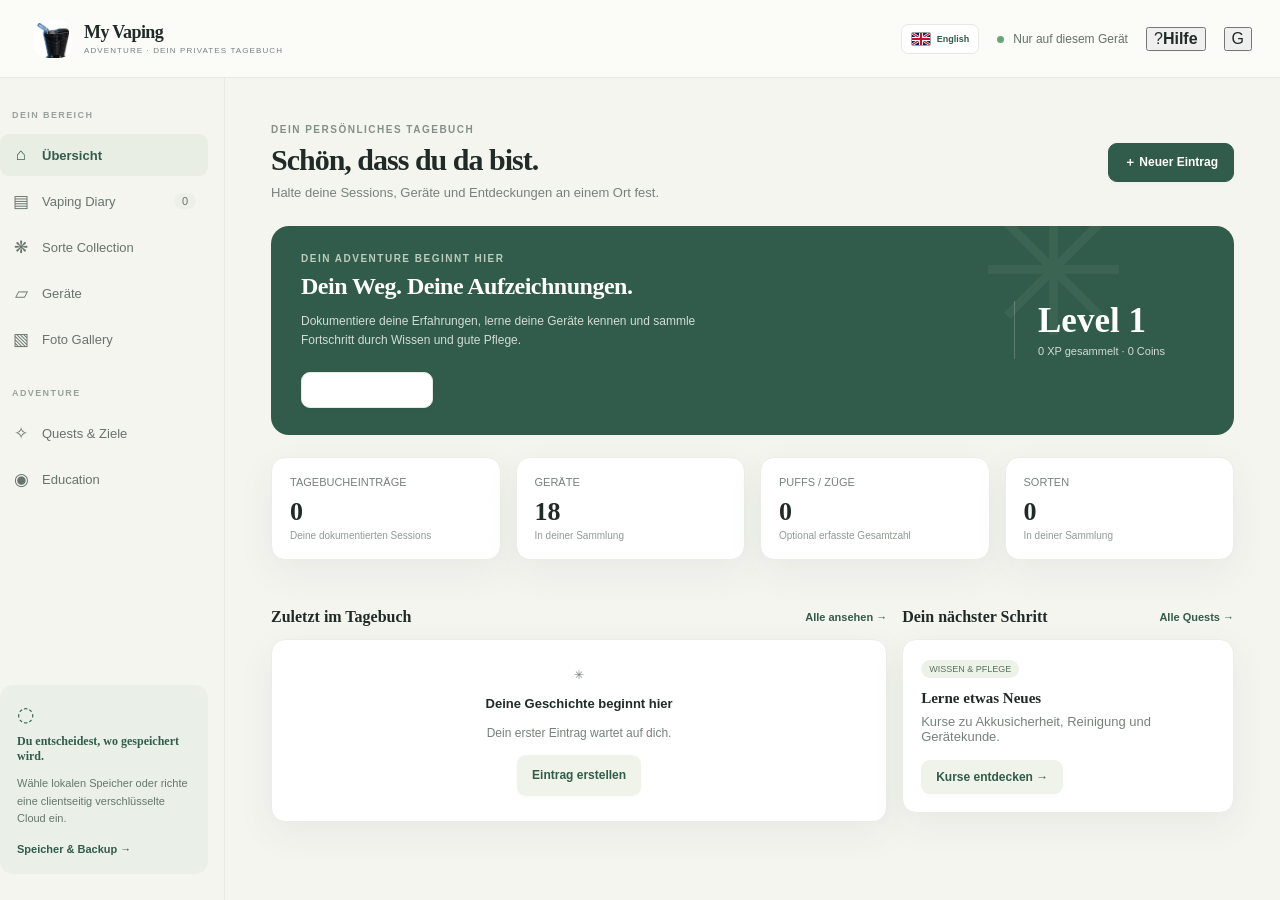
==== index.html @ f931c95f "Alpha 1.3: Profil- und Hilfe-UI einbinden" ====
<!doctype html>
<html lang="de">
<head>
  <meta charset="utf-8"><meta name="viewport" content="width=device-width,initial-scale=1,viewport-fit=cover">
  <meta name="theme-color" content="#f5f4ef"><meta name="description" content="Dein privates Vaping-Tagebuch mit lokalem Speicher und optionaler clientseitig verschlüsselter Cloud.">
  <title>My Vaping Adventure</title><link rel="stylesheet" href="style.css">
</head>
<body>
<header class="topbar"><button class="brand" data-page="home"><span class="mark"><img src="Bilder/logo.png" alt="Vaping Adventure Logo"></span><span><b>My Vaping</b><small>ADVENTURE · DEIN PRIVATES TAGEBUCH</small></span></button><div class="topright"><span class="local" id="storage-status"><i></i> Nur auf diesem Gerät</span><button class="help-trigger" id="open-help" type="button" aria-label="Hilfe-Bibliothek öffnen" title="Hilfe-Bibliothek"><span aria-hidden="true">?</span><b>Hilfe</b></button><div class="profile-wrap"><button class="profile-trigger" id="profile-trigger" type="button" aria-label="Profilmenü öffnen" aria-expanded="false"><span id="profile-initial">G</span></button><div class="profile-menu" id="profile-menu" hidden></div></div></div></header>
<div class="shell"><aside class="sidebar"><div class="nav-label">DEIN BEREICH</div><button class="nav active" data-page="home"><span>⌂</span> Übersicht</button><button class="nav" data-page="diary"><span>▤</span> Vaping Diary <em id="diary-count">0</em></button><button class="nav" data-page="strains"><span>❋</span> Strain Collection</button><button class="nav" data-page="devices"><span>▱</span> Geräte</button><button class="nav" data-page="gallery"><span>▧</span> Photo Gallery</button><div class="nav-label space">ADVENTURE</div><button class="nav" data-page="quests"><span>✧</span> Quests & Ziele</button><button class="nav" data-page="learn"><span>◉</span> Education</button><div class="sidebar-note"><span>◌</span><b>Du entscheidest, wo gespeichert wird.</b><p>Wähle lokalen Speicher oder richte eine clientseitig verschlüsselte Cloud ein.</p><button class="text-btn" data-page="backup">Speicher & Backup →</button></div></aside>
<main id="view"></main></div>
<nav class="mobile-nav"><button class="active" data-page="home">⌂<small>Home</small></button><button data-page="diary">▤<small>Tagebuch</small></button><button data-page="strains">❋<small>Sorten</small></button><button data-page="quests">✧<small>Quests</small></button><button data-page="more">•••<small>Mehr</small></button></nav>
<div id="modal-root"></div><input id="file-input" type="file" accept="image/*" hidden><script src="cloud-config.js"></script><script src="i18n.js?v=20261120-15"></script><script src="app.js?v=alpha13-20261120-1"></script><script src="help.js?v=20261120-1"></script>
</body></html>
---- style.css ----
:root{--ink:#202b28;--muted:#77817b;--line:#e8e9e3;--paper:#fff;--bg:#f5f5f0;--green:#315b4a;--lime:#d4e7ba;--orange:#ed9d6c;--blue:#dce9e2;--shadow:0 12px 36px #263b3010}*{box-sizing:border-box}body{margin:0;background:var(--bg);color:var(--ink);font-family:'DM Sans',sans-serif}button,input,select,textarea{font:inherit}button{cursor:pointer;color:inherit}.topbar{height:78px;padding:0 max(28px,calc((100vw - 1380px)/2));display:flex;align-items:center;justify-content:space-between;background:#fbfbf8;border-bottom:1px solid var(--line);position:sticky;top:0;z-index:4}.brand{display:flex;align-items:center;gap:12px;border:0;background:transparent;text-align:left}.brand b{font:800 18px Manrope;letter-spacing:-.6px}.brand small{display:block;font-size:8px;letter-spacing:1.1px;color:var(--muted);margin-top:3px}.mark{width:38px;height:38px;border-radius:13px;background:#fff;color:#fff;display:grid;place-items:center;font-size:23px}.topright{display:flex;align-items:center;gap:18px}.local{font-size:12px;color:#657169;max-width:260px;overflow:hidden;text-overflow:ellipsis;white-space:nowrap}.local i{display:inline-block;width:7px;height:7px;background:#69a579;border-radius:50%;margin-right:6px}.avatar{width:34px;height:34px;border-radius:50%;display:grid;place-items:center;background:#e7eadf;font-weight:700}.shell{max-width:1380px;margin:auto;display:grid;grid-template-columns:225px 1fr;min-height:calc(100vh - 78px)}.sidebar{padding:32px 16px 26px 0;border-right:1px solid var(--line);display:flex;flex-direction:column}.nav-label{font-size:9px;color:#9aa19b;letter-spacing:1.4px;font-weight:700;padding:0 12px 12px}.nav{height:42px;border:0;background:transparent;text-align:left;padding:0 12px;border-radius:9px;color:#68736c;font-size:13px;margin:2px 0;display:flex;align-items:center;gap:12px}.nav span{font-size:17px;width:18px;text-align:center}.nav em{margin-left:auto;font-style:normal;font-size:11px;background:#edf0e9;border-radius:12px;padding:2px 8px}.nav.active{color:var(--green);background:#e9eee5;font-weight:700}.space{margin-top:26px}.sidebar-note{margin:auto 0 0;background:#eaf0e8;padding:17px;border-radius:13px;color:var(--green)}.sidebar-note>span{font-size:20px}.sidebar-note b{display:block;font:700 12px Manrope;margin-top:8px}.sidebar-note p{font-size:11px;line-height:1.6;color:#66766b}.text-btn{border:0;background:none;color:var(--green);padding:0;font-weight:700;font-size:11px}.main{padding:38px 46px 70px;max-width:1150px;width:100%;margin:auto}.eyebrow{font-size:10px;color:#829087;letter-spacing:1.5px;font-weight:700}.heading{font:700 30px Manrope;letter-spacing:-1px;margin:8px 0}.subheading{color:var(--muted);font-size:13px;margin:0}.row{display:flex;align-items:center;justify-content:space-between;gap:14px}.btn{border:1px solid var(--line);background:#fff;border-radius:9px;padding:10px 15px;font-size:12px;font-weight:700;box-shadow:0 2px 5px #00000005}.btn.primary{background:var(--green);color:#fff;border-color:var(--green)}.btn.soft{background:#eff3e9;color:var(--green);border:0}.btn.small{padding:7px 10px;font-size:11px}.hero{background:var(--green);color:#fff;border-radius:18px;padding:27px 30px;display:grid;grid-template-columns:1fr 190px;gap:20px;margin:26px 0 22px;overflow:hidden;position:relative}.hero:after{content:'✳';font-size:180px;color:#ffffff0e;position:absolute;right:105px;top:-58px}.hero .eyebrow{color:#bdcdbb}.hero h2{font:700 24px Manrope;letter-spacing:-.5px;margin:9px 0}.hero p{color:#d3ddd4;font-size:12px;max-width:450px;line-height:1.6}.hero .btn{position:relative;z-index:1;margin-top:9px}.hero-stat{border-left:1px solid #ffffff35;padding-left:23px;align-self:center;z-index:1}.hero-stat strong{font:700 35px Manrope;display:block}.hero-stat small{color:#d3ddd4;font-size:11px}.grid{display:grid;gap:15px}.stats{grid-template-columns:repeat(4,1fr);margin-bottom:22px}.card{background:var(--paper);border:1px solid #ebede7;border-radius:14px;padding:18px;box-shadow:var(--shadow)}.stat-label{font-size:11px;color:var(--muted)}.stat-value{font:700 26px Manrope;margin:9px 0 3px}.stat-caption{font-size:10px;color:#929a93}.section-head{margin:26px 0 13px}.section-head h3{font:700 16px Manrope;margin:0}.section-head a{font-size:11px;color:var(--green);font-weight:700;cursor:pointer}.split{grid-template-columns:1.3fr .7fr}.empty{padding:25px;text-align:center;color:var(--muted);font-size:12px;line-height:1.7}.empty b{display:block;color:var(--ink);font-size:13px;margin:8px}.list{display:grid;gap:9px}.item{border:1px solid var(--line);border-radius:11px;padding:13px;display:flex;align-items:center;gap:12px;background:white}.item-icon{height:38px;width:38px;flex:none;border-radius:10px;background:#edf2e9;display:grid;place-items:center;font-size:18px}.item-content{min-width:0;flex:1}.item-content b{font-size:12px}.item-content small{display:block;color:var(--muted);font-size:10px;margin-top:4px}.item-actions{display:flex;gap:5px}.pill{display:inline-block;font-size:9px;background:#edf2e9;color:#577061;border-radius:20px;padding:4px 8px}.toolbar{display:flex;gap:8px;flex-wrap:wrap;margin:22px 0}.field{border:1px solid #e2e5dd;background:#fff;border-radius:8px;padding:10px 11px;font-size:12px;color:var(--ink);min-width:0;outline:none}.field:focus{border-color:#8aa591;box-shadow:0 0 0 3px #e8eee8}.toolbar .field{flex:1;min-width:145px}.cards2{grid-template-columns:repeat(2,1fr)}.cards3{grid-template-columns:repeat(3,1fr)}.formgrid{display:grid;grid-template-columns:1fr 1fr;gap:12px}.formrow{display:flex;flex-direction:column;gap:6px}.formrow.full{grid-column:1/-1}.formrow label{font-size:10px;font-weight:700;color:#66726a}.formrow .field{width:100%}textarea.field{min-height:78px;resize:vertical}.modal-backdrop{position:fixed;inset:0;background:#15231db0;z-index:10;display:grid;place-items:center;padding:18px}.modal{width:min(520px,100%);max-height:90vh;overflow:auto;background:#fff;border-radius:16px;padding:23px;box-shadow:0 25px 80px #0004}.modal h2{font:700 20px Manrope;margin:0 0 18px}.modal-foot{display:flex;justify-content:flex-end;gap:8px;margin-top:18px}.photo{height:148px;background:#edf1e8;border-radius:11px;display:grid;place-items:center;overflow:hidden;color:#88978c;font-size:35px}.photo img{width:100%;height:100%;object-fit:cover}.progress{height:7px;background:#edf0e9;border-radius:8px;overflow:hidden}.progress i{height:100%;display:block;background:#78a17a;border-radius:8px}.course{min-height:190px;display:flex;flex-direction:column}.course .btn{margin-top:auto;align-self:flex-start}.toast{position:fixed;bottom:80px;left:50%;transform:translateX(-50%);z-index:20;background:#243c31;color:white;padding:11px 17px;border-radius:10px;font-size:12px;box-shadow:var(--shadow)}.mobile-nav{display:none}.muted{color:var(--muted)}.inline-actions{display:flex;gap:7px}.tagline{font-size:10px;color:var(--muted);margin-top:5px}
@media(max-width:900px){.shell{grid-template-columns:190px 1fr}.main{padding:30px 25px}.stats{grid-template-columns:repeat(2,1fr)}.cards3{grid-template-columns:repeat(2,1fr)}}
@media(max-width:650px){.topbar{height:64px;padding:0 17px}.brand b{font-size:16px}.brand small{font-size:7px}.mark{width:34px;height:34px}.local{font-size:10px;max-width:38vw}.local i{width:8px;height:8px}.topright{gap:10px}.shell{display:block;min-height:calc(100vh - 122px)}.sidebar{display:none}.main{padding:25px 17px 35px}.heading{font-size:26px}.hero{grid-template-columns:1fr;padding:23px 20px;margin:21px 0}.hero-stat{border:0;border-top:1px solid #ffffff35;padding:13px 0 0;display:flex;align-items:baseline;gap:10px}.hero-stat strong{font-size:25px}.hero:after{right:0;top:0}.stats{gap:9px}.stats .card{padding:13px}.stat-value{font-size:23px}.split,.cards2,.cards3{grid-template-columns:1fr}.mobile-nav{display:flex;position:fixed;bottom:0;left:0;right:0;z-index:5;height:64px;padding:5px 8px calc(5px + env(safe-area-inset-bottom));background:#fffffff2;border-top:1px solid var(--line);justify-content:space-around;backdrop-filter:blur(12px)}.mobile-nav button{border:0;background:none;color:#7b877f;display:flex;flex-direction:column;align-items:center;justify-content:center;gap:2px;min-width:50px;font-size:18px}.mobile-nav button small{font-size:9px}.mobile-nav button.active{color:var(--green)}.toolbar{margin:17px 0}.toolbar .field{min-width:calc(50% - 5px);flex:1}.toolbar input[type=search]{min-width:100%}.row.mobile-stack{align-items:flex-start;flex-direction:column}.section-head{margin-top:23px}.item{padding:11px}.item-actions .btn{padding:6px 8px}.formgrid{grid-template-columns:1fr}.formrow.full{grid-column:auto}}


/* Vaping Adventure Logo im bisherigen Stern-Kasten */
.mark {
  overflow: hidden;
  flex: 0 0 38px;
}
.mark img {
  display: block;
  width: 100%;
  height: 100%;
  object-fit: contain;
  padding: 3px;
}
@media(max-width:650px) {
  .mark { flex-basis: 34px; }
}


/* Deutsch-Englisch-Sprachumschalter */
.language-switch{display:inline-flex;align-items:center;justify-content:center;gap:6px;min-height:30px;min-width:78px;padding:5px 8px;border:1px solid var(--line);border-radius:7px;background:#fff;color:var(--green);font-size:9px;font-weight:700;white-space:nowrap}
.language-switch:hover{background:#edf2e9}
.language-flag{display:inline-block;width:20px;height:14px;min-width:20px;object-fit:cover;border:1px solid #9aa59b;border-radius:2px;flex:0 0 20px;visibility:visible;opacity:1}
@media(max-width:650px){.language-switch{min-height:28px;min-width:72px;padding:4px 6px;font-size:8px;gap:5px}.language-flag{width:18px;height:12px;min-width:18px;flex-basis:18px}.topright{gap:7px}}
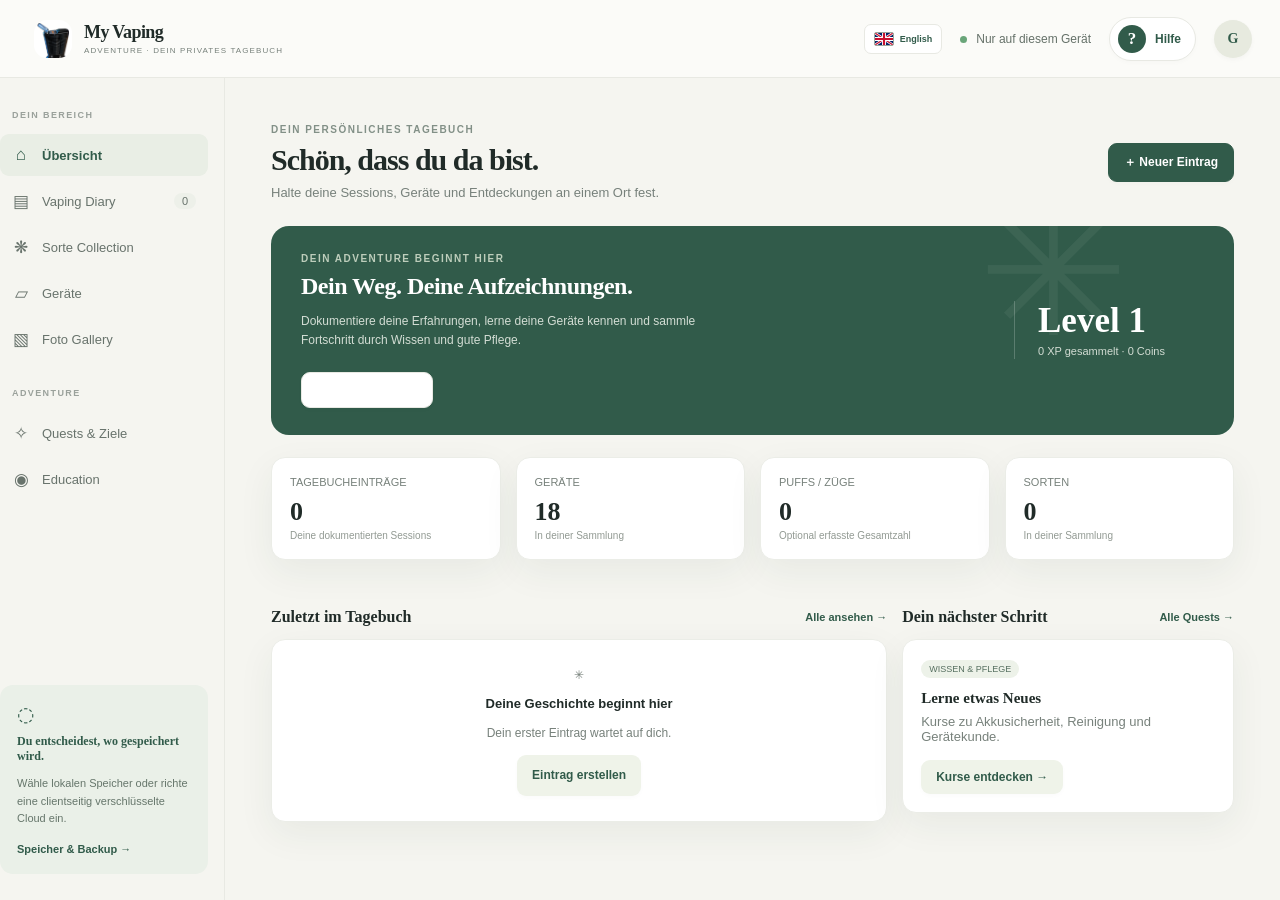
==== commit c60a4cd2: "Refresh Alpha app cache after profile menu fix" ====
--- a/index.html
+++ b/index.html
@@ -10,5 +10,5 @@
 <div class="shell"><aside class="sidebar"><div class="nav-label">DEIN BEREICH</div><button class="nav active" data-page="home"><span>⌂</span> Übersicht</button><button class="nav" data-page="diary"><span>▤</span> Vaping Diary <em id="diary-count">0</em></button><button class="nav" data-page="strains"><span>❋</span> Strain Collection</button><button class="nav" data-page="devices"><span>▱</span> Geräte</button><button class="nav" data-page="gallery"><span>▧</span> Photo Gallery</button><div class="nav-label space">ADVENTURE</div><button class="nav" data-page="quests"><span>✧</span> Quests & Ziele</button><button class="nav" data-page="learn"><span>◉</span> Education</button><div class="sidebar-note"><span>◌</span><b>Du entscheidest, wo gespeichert wird.</b><p>Wähle lokalen Speicher oder richte eine clientseitig verschlüsselte Cloud ein.</p><button class="text-btn" data-page="backup">Speicher & Backup →</button></div></aside>
 <main id="view"></main></div>
 <nav class="mobile-nav"><button class="active" data-page="home">⌂<small>Home</small></button><button data-page="diary">▤<small>Tagebuch</small></button><button data-page="strains">❋<small>Sorten</small></button><button data-page="quests">✧<small>Quests</small></button><button data-page="more">•••<small>Mehr</small></button></nav>
-<div id="modal-root"></div><input id="file-input" type="file" accept="image/*" hidden><script src="cloud-config.js"></script><script src="i18n.js?v=20261120-15"></script><script src="app.js?v=alpha13-20261120-1"></script><script src="help.js?v=20261120-1"></script>
+<div id="modal-root"></div><input id="file-input" type="file" accept="image/*" hidden><script src="cloud-config.js"></script><script src="i18n.js?v=20261120-15"></script><script src="app.js?v=alpha13-20261120-4"></script><script src="help.js?v=20261120-1"></script>
 </body></html>
--- a/style.css
+++ b/style.css
@@ -25,3 +25,97 @@
 .language-switch:hover{background:#edf2e9}
 .language-flag{display:inline-block;width:20px;height:14px;min-width:20px;object-fit:cover;border:1px solid #9aa59b;border-radius:2px;flex:0 0 20px;visibility:visible;opacity:1}
 @media(max-width:650px){.language-switch{min-height:28px;min-width:72px;padding:4px 6px;font-size:8px;gap:5px}.language-flag{width:18px;height:12px;min-width:18px;flex-basis:18px}.topright{gap:7px}}
+
+
+/* Gerätebilder bleiben innerhalb der Karten und werden vollständig angezeigt */
+.device-photo{height:150px;min-height:150px;width:100%;}
+.device-photo img{width:100%;height:100%;max-width:100%;max-height:100%;object-fit:contain;padding:10px;display:block;}
+
+/* Verbesserte Navigation und Darstellung auf kleinen iPhones */
+.more-grid{margin-top:22px}
+.more-link{appearance:none;text-align:left;display:flex;flex-direction:column;align-items:flex-start;gap:8px;min-height:150px}
+.more-link b{font:700 16px Manrope}
+.more-link small{font-size:11px;line-height:1.5;color:var(--muted)}
+.more-icon{width:38px;height:38px;border-radius:11px;background:#edf2e9;color:var(--green);display:grid;place-items:center;font-size:21px}
+.more-arrow{margin-top:auto;color:var(--green);font-size:11px;font-weight:700}
+@media(max-width:650px){
+  .hero{min-height:0;gap:12px;padding:20px 18px}
+  .hero:after{display:none}
+  .hero h2{font-size:21px;line-height:1.25}
+  .hero p{font-size:12px;margin-bottom:8px}
+  .more-grid{grid-template-columns:1fr 1fr;gap:10px}
+  .more-link{min-height:145px;padding:14px}
+}
+@media(max-width:380px){
+  .more-grid{grid-template-columns:1fr}
+}
+
+
+/* DHV-Unterstützung am Seitenende */
+.support-footer{margin:42px auto 8px;padding:24px 12px 10px;border-top:1px solid var(--line);text-align:center;}
+.support-footer p{margin:0 0 13px;color:var(--muted);font-size:12px;font-weight:700;}
+.support-footer img{display:block;width:min(230px,72vw);height:auto;max-height:100px;object-fit:contain;margin:0 auto;}
+
+
+/* Hilfe-Bibliothek oben rechts */
+.help-trigger{display:inline-flex;align-items:center;gap:9px;border:1px solid var(--line);background:#fff;border-radius:999px;padding:7px 14px 7px 8px;color:var(--green);font-size:12px;font-weight:700;box-shadow:0 2px 5px #00000005}
+.help-trigger span{width:28px;height:28px;border-radius:50%;display:grid;place-items:center;background:var(--green);color:#fff;font:800 17px Manrope}
+.help-trigger:hover{background:#eff3e9}
+.help-library{width:min(680px,100%)}
+.help-library .help-intro{color:var(--muted);font-size:13px;line-height:1.6;margin:-8px 0 17px}
+.help-search{width:100%;margin-bottom:14px}
+.help-list{display:grid;grid-template-columns:1fr 1fr;gap:10px}
+.help-topic{border:1px solid var(--line);border-radius:11px;padding:13px;background:#fff}
+.help-topic h3{font:700 13px Manrope;margin:0 0 6px;color:var(--green)}
+.help-topic p{font-size:11px;line-height:1.55;color:var(--muted);margin:0}
+.help-topic[hidden]{display:none}
+@media(max-width:650px){.help-trigger{padding:6px 11px 6px 7px}.help-trigger span{width:30px;height:30px}.help-list{grid-template-columns:1fr}.help-library{padding:18px}.help-library .modal-foot{flex-wrap:wrap}}
+
+
+/* Profilanzeige oben rechts */
+.profile-wrap{position:relative}
+.profile-trigger{width:38px;height:38px;border:0;border-radius:50%;display:grid;place-items:center;background:#e7eadf;color:var(--green);font:800 14px Manrope;box-shadow:0 2px 5px #00000008}
+.profile-trigger:hover,.profile-trigger[aria-expanded="true"]{background:#dce8d9;outline:2px solid #c8d9c8}
+.profile-menu{position:absolute;right:0;top:calc(100% + 12px);width:min(290px,calc(100vw - 30px));z-index:12;background:#fff;border:1px solid var(--line);border-radius:14px;padding:17px;box-shadow:0 16px 45px #263b3026}
+.profile-menu[hidden]{display:none}
+.profile-menu .profile-title{font:700 14px Manrope;margin:0 0 12px}
+.profile-menu .profile-name{font-weight:700;font-size:13px;overflow-wrap:anywhere}
+.profile-menu .profile-email{font-size:11px;color:var(--muted);margin-top:4px;overflow-wrap:anywhere}
+.profile-menu .profile-state{display:flex;align-items:center;gap:7px;margin:13px 0;padding:10px;border-radius:9px;background:#eff3e9;color:var(--green);font-size:11px}
+.profile-menu .profile-state i{width:7px;height:7px;border-radius:50%;background:#69a579;flex:none}
+.profile-menu .profile-actions{display:grid;gap:7px}
+.profile-menu .profile-actions button{width:100%;text-align:left}
+@media(max-width:650px){.profile-trigger{width:36px;height:36px}.topright{gap:8px}.local{max-width:31vw;font-size:9px}}
+
+/* Photo Gallery: einheitliche Vorschaubilder und responsive Großbildansicht */
+.gallery-grid{grid-template-columns:repeat(auto-fill,minmax(min(100%,190px),1fr));align-items:start}
+.gallery-card{min-width:0;padding:12px;overflow:hidden}
+.gallery-thumb{display:block;width:100%;aspect-ratio:4/3;padding:0;border:0;border-radius:9px;overflow:hidden;background:#edf1e8;cursor:zoom-in}
+.gallery-thumb img{display:block;width:100%;height:100%;object-fit:contain}
+.gallery-thumb:focus-visible,.gallery-lightbox button:focus-visible{outline:3px solid #a9c99d;outline-offset:3px}
+.gallery-meta{align-items:center;gap:8px;margin-top:11px}
+.gallery-caption{min-width:0;overflow-wrap:anywhere}
+.gallery-caption b{font-size:12px}
+.gallery-lightbox{position:fixed;inset:0;z-index:30;display:grid;place-items:center;padding:16px;background:rgba(8,15,12,.94);backdrop-filter:blur(8px)}
+.gallery-lightbox-panel{display:flex;flex-direction:column;width:min(1200px,100%);height:min(900px,calc(100dvh - 32px));min-height:0;color:#fff}
+.gallery-lightbox-top,.gallery-lightbox-bottom{display:flex;align-items:center;justify-content:space-between;gap:14px;padding:10px 4px;font-size:13px}
+.gallery-lightbox-top span{font-weight:700;overflow:hidden;text-overflow:ellipsis;white-space:nowrap}
+.gallery-lightbox-bottom{color:#cbd4ce;font-size:11px}
+.gallery-lightbox-close{width:42px;height:42px;flex:none;border:1px solid #ffffff45;border-radius:50%;background:#ffffff16;color:#fff;font-size:29px;line-height:1}
+.gallery-lightbox-stage{display:grid;grid-template-columns:54px minmax(0,1fr) 54px;align-items:center;gap:12px;flex:1;min-height:0}
+.gallery-lightbox-stage img{display:block;width:100%;height:100%;min-height:0;object-fit:contain}
+.gallery-lightbox-nav{width:48px;height:58px;border:1px solid #ffffff45;border-radius:13px;background:#ffffff16;color:#fff;font-size:35px;line-height:1}
+.gallery-lightbox-nav:hover,.gallery-lightbox-close:hover{background:#ffffff30}
+@media(max-width:650px){
+ .gallery-grid{grid-template-columns:repeat(2,minmax(0,1fr));gap:10px}
+ .gallery-card{padding:9px}
+ .gallery-lightbox{padding:8px}
+ .gallery-lightbox-panel{height:calc(100dvh - 16px)}
+ .gallery-lightbox-stage{grid-template-columns:38px minmax(0,1fr) 38px;gap:5px}
+ .gallery-lightbox-nav{width:36px;height:48px;font-size:27px;border-radius:10px}
+ .gallery-lightbox-top,.gallery-lightbox-bottom{padding:8px 2px;font-size:11px}
+ .gallery-lightbox-close{width:38px;height:38px}
+}
+@media(max-width:360px){.gallery-grid{grid-template-columns:1fr}}
+
+
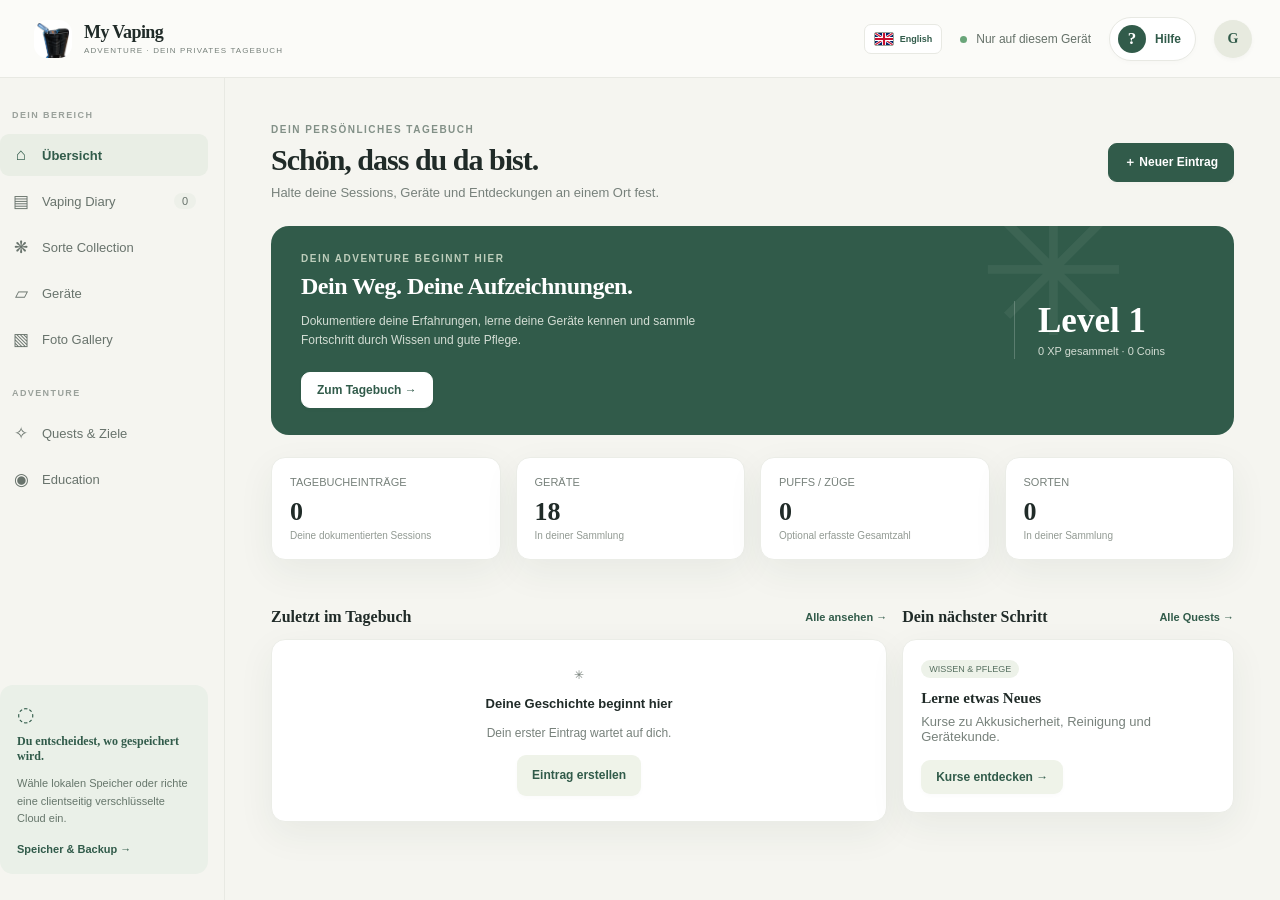
==== commit 7d820508: "Refresh Alpha 1.3 app cache version" ====
--- a/index.html
+++ b/index.html
@@ -10,5 +10,5 @@
 <div class="shell"><aside class="sidebar"><div class="nav-label">DEIN BEREICH</div><button class="nav active" data-page="home"><span>⌂</span> Übersicht</button><button class="nav" data-page="diary"><span>▤</span> Vaping Diary <em id="diary-count">0</em></button><button class="nav" data-page="strains"><span>❋</span> Strain Collection</button><button class="nav" data-page="devices"><span>▱</span> Geräte</button><button class="nav" data-page="gallery"><span>▧</span> Photo Gallery</button><div class="nav-label space">ADVENTURE</div><button class="nav" data-page="quests"><span>✧</span> Quests & Ziele</button><button class="nav" data-page="learn"><span>◉</span> Education</button><div class="sidebar-note"><span>◌</span><b>Du entscheidest, wo gespeichert wird.</b><p>Wähle lokalen Speicher oder richte eine clientseitig verschlüsselte Cloud ein.</p><button class="text-btn" data-page="backup">Speicher & Backup →</button></div></aside>
 <main id="view"></main></div>
 <nav class="mobile-nav"><button class="active" data-page="home">⌂<small>Home</small></button><button data-page="diary">▤<small>Tagebuch</small></button><button data-page="strains">❋<small>Sorten</small></button><button data-page="quests">✧<small>Quests</small></button><button data-page="more">•••<small>Mehr</small></button></nav>
-<div id="modal-root"></div><input id="file-input" type="file" accept="image/*" hidden><script src="cloud-config.js"></script><script src="i18n.js?v=20261120-15"></script><script src="app.js?v=alpha13-20261120-4"></script><script src="help.js?v=20261120-1"></script>
+<div id="modal-root"></div><input id="file-input" type="file" accept="image/*" hidden><script src="cloud-config.js"></script><script src="i18n.js?v=20261120-15"></script><script src="app.js?v=alpha13-20261120-6"></script><script src="help.js?v=20261120-1"></script>
 </body></html>
--- a/style.css
+++ b/style.css
@@ -119,3 +119,8 @@
 @media(max-width:360px){.gallery-grid{grid-template-columns:1fr}}
 
 
+
+
+/* Improve contrast of the overview hero button */
+.hero .btn{color:var(--green);background:#fff;border-color:#fff;font-weight:800}
+.hero .btn:hover{background:#edf3e9;border-color:#edf3e9}
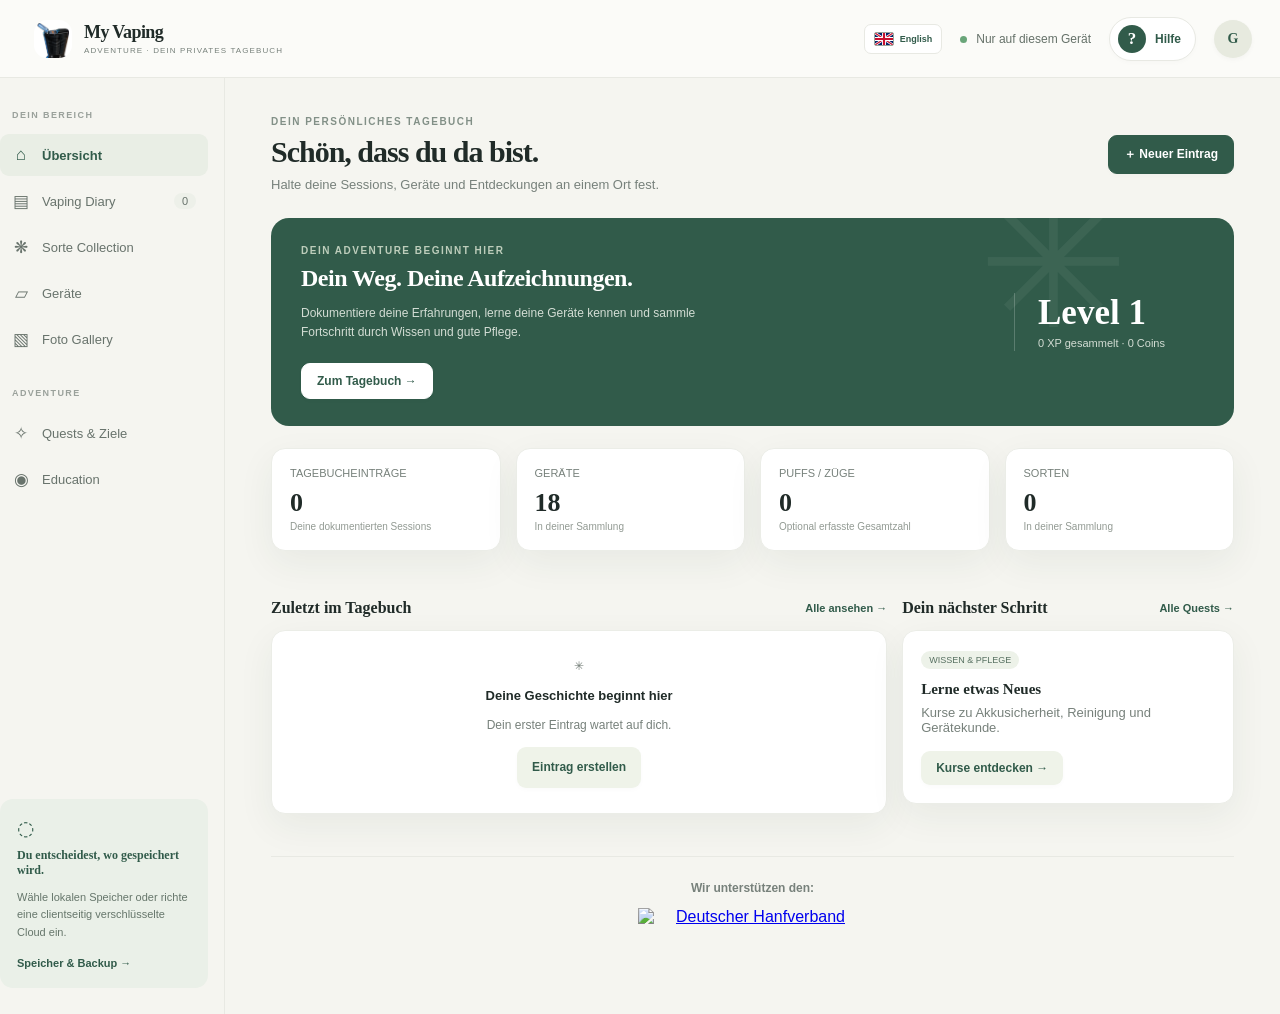
==== commit 6027519a: "Refresh Alpha preview script cache after feature parity update" ====
--- a/index.html
+++ b/index.html
@@ -10,5 +10,5 @@
 <div class="shell"><aside class="sidebar"><div class="nav-label">DEIN BEREICH</div><button class="nav active" data-page="home"><span>⌂</span> Übersicht</button><button class="nav" data-page="diary"><span>▤</span> Vaping Diary <em id="diary-count">0</em></button><button class="nav" data-page="strains"><span>❋</span> Strain Collection</button><button class="nav" data-page="devices"><span>▱</span> Geräte</button><button class="nav" data-page="gallery"><span>▧</span> Photo Gallery</button><div class="nav-label space">ADVENTURE</div><button class="nav" data-page="quests"><span>✧</span> Quests & Ziele</button><button class="nav" data-page="learn"><span>◉</span> Education</button><div class="sidebar-note"><span>◌</span><b>Du entscheidest, wo gespeichert wird.</b><p>Wähle lokalen Speicher oder richte eine clientseitig verschlüsselte Cloud ein.</p><button class="text-btn" data-page="backup">Speicher & Backup →</button></div></aside>
 <main id="view"></main></div>
 <nav class="mobile-nav"><button class="active" data-page="home">⌂<small>Home</small></button><button data-page="diary">▤<small>Tagebuch</small></button><button data-page="strains">❋<small>Sorten</small></button><button data-page="quests">✧<small>Quests</small></button><button data-page="more">•••<small>Mehr</small></button></nav>
-<div id="modal-root"></div><input id="file-input" type="file" accept="image/*" hidden><script src="cloud-config.js"></script><script src="i18n.js?v=20261120-15"></script><script src="app.js?v=alpha13-20261120-6"></script><script src="help.js?v=20261120-1"></script>
+<div id="modal-root"></div><input id="file-input" type="file" accept="image/*" hidden><script src="cloud-config.js"></script><script src="i18n.js?v=20261120-15"></script><script src="app.js?v=alpha13-20261120-7"></script><script src="help.js?v=20261120-1"></script>
 </body></html>
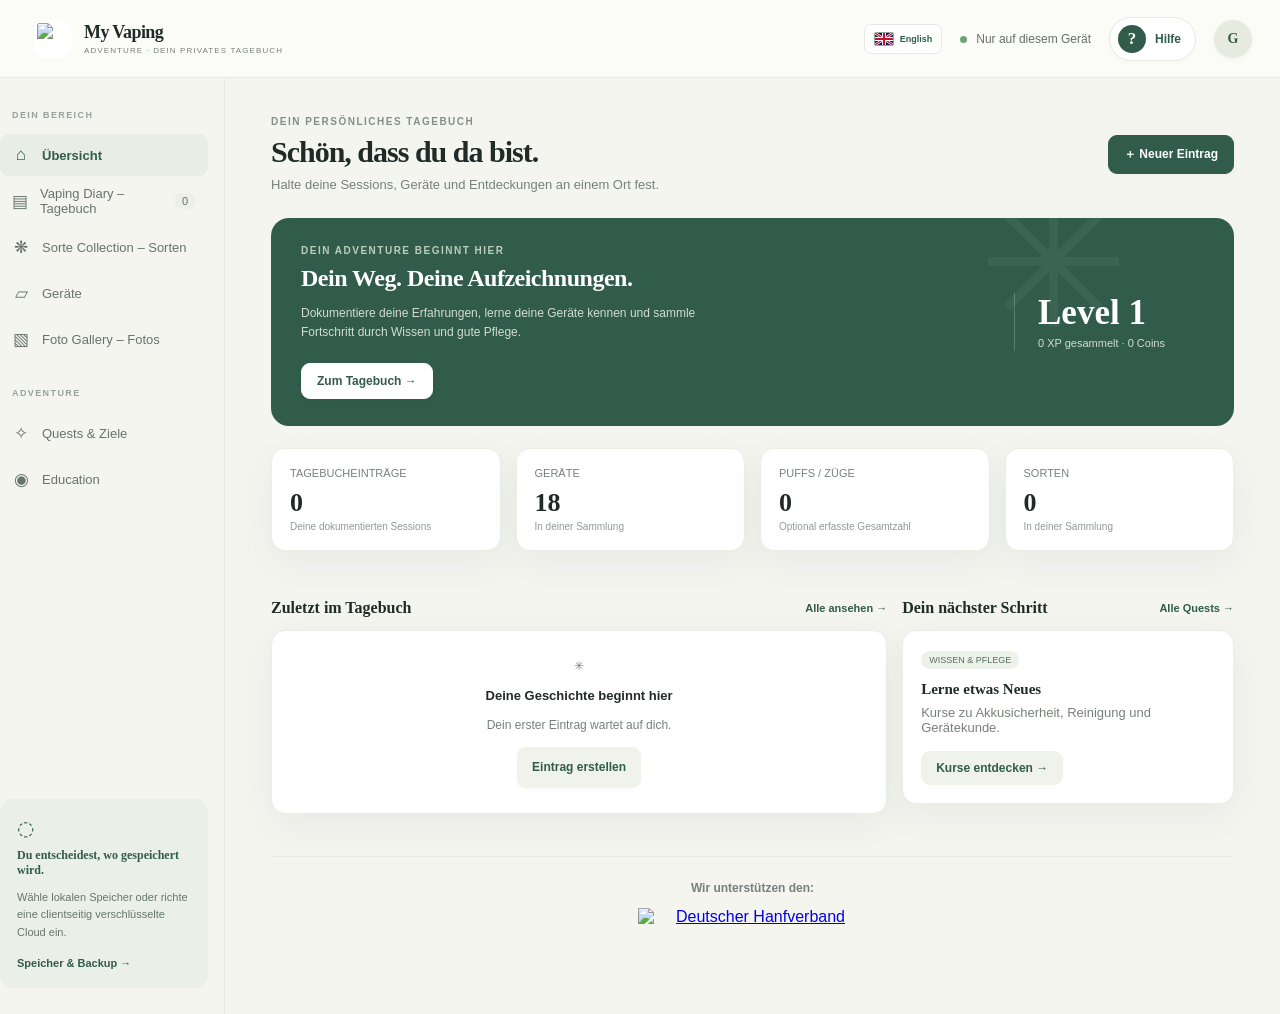
==== commit 796ea713: "Release 1.3: update index.html" ====
--- a/index.html
+++ b/index.html
@@ -3,12 +3,12 @@
 <head>
   <meta charset="utf-8"><meta name="viewport" content="width=device-width,initial-scale=1,viewport-fit=cover">
   <meta name="theme-color" content="#f5f4ef"><meta name="description" content="Dein privates Vaping-Tagebuch mit lokalem Speicher und optionaler clientseitig verschlüsselter Cloud.">
-  <title>My Vaping Adventure</title><link rel="stylesheet" href="style.css">
+  <title>My Vaping Adventure</title><link rel="stylesheet" href="style.css?v=1.3-rc1-20261120-devicefit2">
 </head>
 <body>
-<header class="topbar"><button class="brand" data-page="home"><span class="mark"><img src="Bilder/logo.png" alt="Vaping Adventure Logo"></span><span><b>My Vaping</b><small>ADVENTURE · DEIN PRIVATES TAGEBUCH</small></span></button><div class="topright"><span class="local" id="storage-status"><i></i> Nur auf diesem Gerät</span><button class="help-trigger" id="open-help" type="button" aria-label="Hilfe-Bibliothek öffnen" title="Hilfe-Bibliothek"><span aria-hidden="true">?</span><b>Hilfe</b></button><div class="profile-wrap"><button class="profile-trigger" id="profile-trigger" type="button" aria-label="Profilmenü öffnen" aria-expanded="false"><span id="profile-initial">G</span></button><div class="profile-menu" id="profile-menu" hidden></div></div></div></header>
+<header class="topbar"><button class="brand" data-page="home"><span class="mark"><img src="https://raw.githubusercontent.com/AdventureVapor/vaping-adventure/main/Bilder/logo.png" alt="Vaping Adventure Logo"></span><span><b>My Vaping</b><small>ADVENTURE · DEIN PRIVATES TAGEBUCH</small></span></button><div class="topright"><button class="language-switch" type="button" data-i18n-switch aria-label="Switch language"><svg class="language-flag" viewBox="0 0 60 40" role="img" aria-label="United Kingdom"><rect width="60" height="40" fill="#012169"/><path d="M0 0 60 40M60 0 0 40" stroke="#fff" stroke-width="9"/><path d="M0 0 60 40M60 0 0 40" stroke="#c8102e" stroke-width="4"/><path d="M30 0v40M0 20h60" stroke="#fff" stroke-width="13"/><path d="M30 0v40M0 20h60" stroke="#c8102e" stroke-width="7"/></svg><span>English</span></button><span class="local" id="storage-status"><i></i> Nur auf diesem Gerät</span><button class="help-trigger" id="open-help" type="button" aria-label="Hilfe-Bibliothek öffnen" title="Hilfe-Bibliothek"><span aria-hidden="true">?</span><b>Hilfe</b></button><div class="profile-wrap"><button class="profile-trigger" id="profile-trigger" type="button" aria-label="Profilmenü öffnen" aria-expanded="false"><span id="profile-initial">G</span></button><div class="profile-menu" id="profile-menu" hidden></div></div></div></header>
 <div class="shell"><aside class="sidebar"><div class="nav-label">DEIN BEREICH</div><button class="nav active" data-page="home"><span>⌂</span> Übersicht</button><button class="nav" data-page="diary"><span>▤</span> Vaping Diary <em id="diary-count">0</em></button><button class="nav" data-page="strains"><span>❋</span> Strain Collection</button><button class="nav" data-page="devices"><span>▱</span> Geräte</button><button class="nav" data-page="gallery"><span>▧</span> Photo Gallery</button><div class="nav-label space">ADVENTURE</div><button class="nav" data-page="quests"><span>✧</span> Quests & Ziele</button><button class="nav" data-page="learn"><span>◉</span> Education</button><div class="sidebar-note"><span>◌</span><b>Du entscheidest, wo gespeichert wird.</b><p>Wähle lokalen Speicher oder richte eine clientseitig verschlüsselte Cloud ein.</p><button class="text-btn" data-page="backup">Speicher & Backup →</button></div></aside>
 <main id="view"></main></div>
 <nav class="mobile-nav"><button class="active" data-page="home">⌂<small>Home</small></button><button data-page="diary">▤<small>Tagebuch</small></button><button data-page="strains">❋<small>Sorten</small></button><button data-page="quests">✧<small>Quests</small></button><button data-page="more">•••<small>Mehr</small></button></nav>
-<div id="modal-root"></div><input id="file-input" type="file" accept="image/*" hidden><script src="cloud-config.js"></script><script src="i18n.js?v=20261120-15"></script><script src="app.js?v=alpha13-20261120-7"></script><script src="help.js?v=20261120-1"></script>
-</body></html>
+<div id="modal-root"></div><input id="file-input" type="file" accept="image/*" hidden><script src="cloud-config.js"></script><script src="i18n.js?v=20261121-cloud-login-label-translation1"></script><script src="app.js?v=1.3-rc1-20261121-csvfix1"></script><script src="help.js?v=20261121-searchfix1"></script>
+</body></html>
